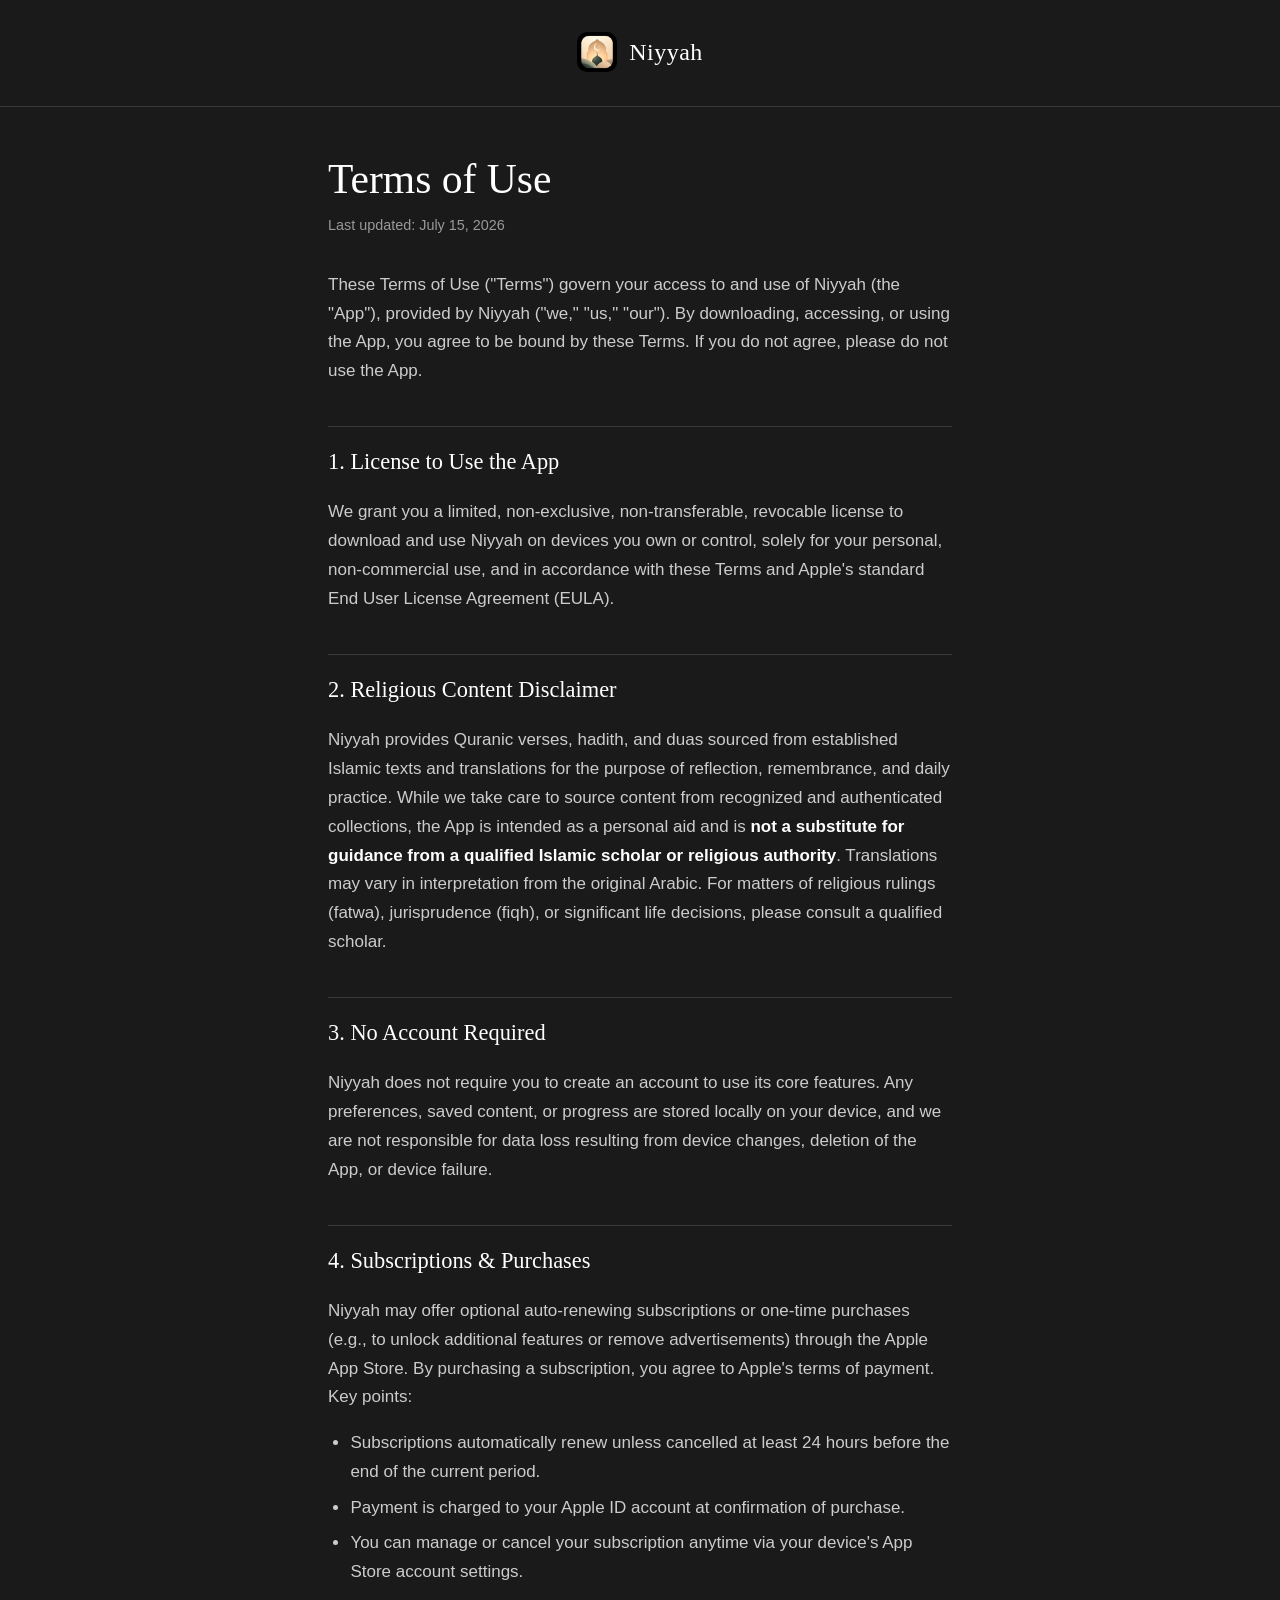
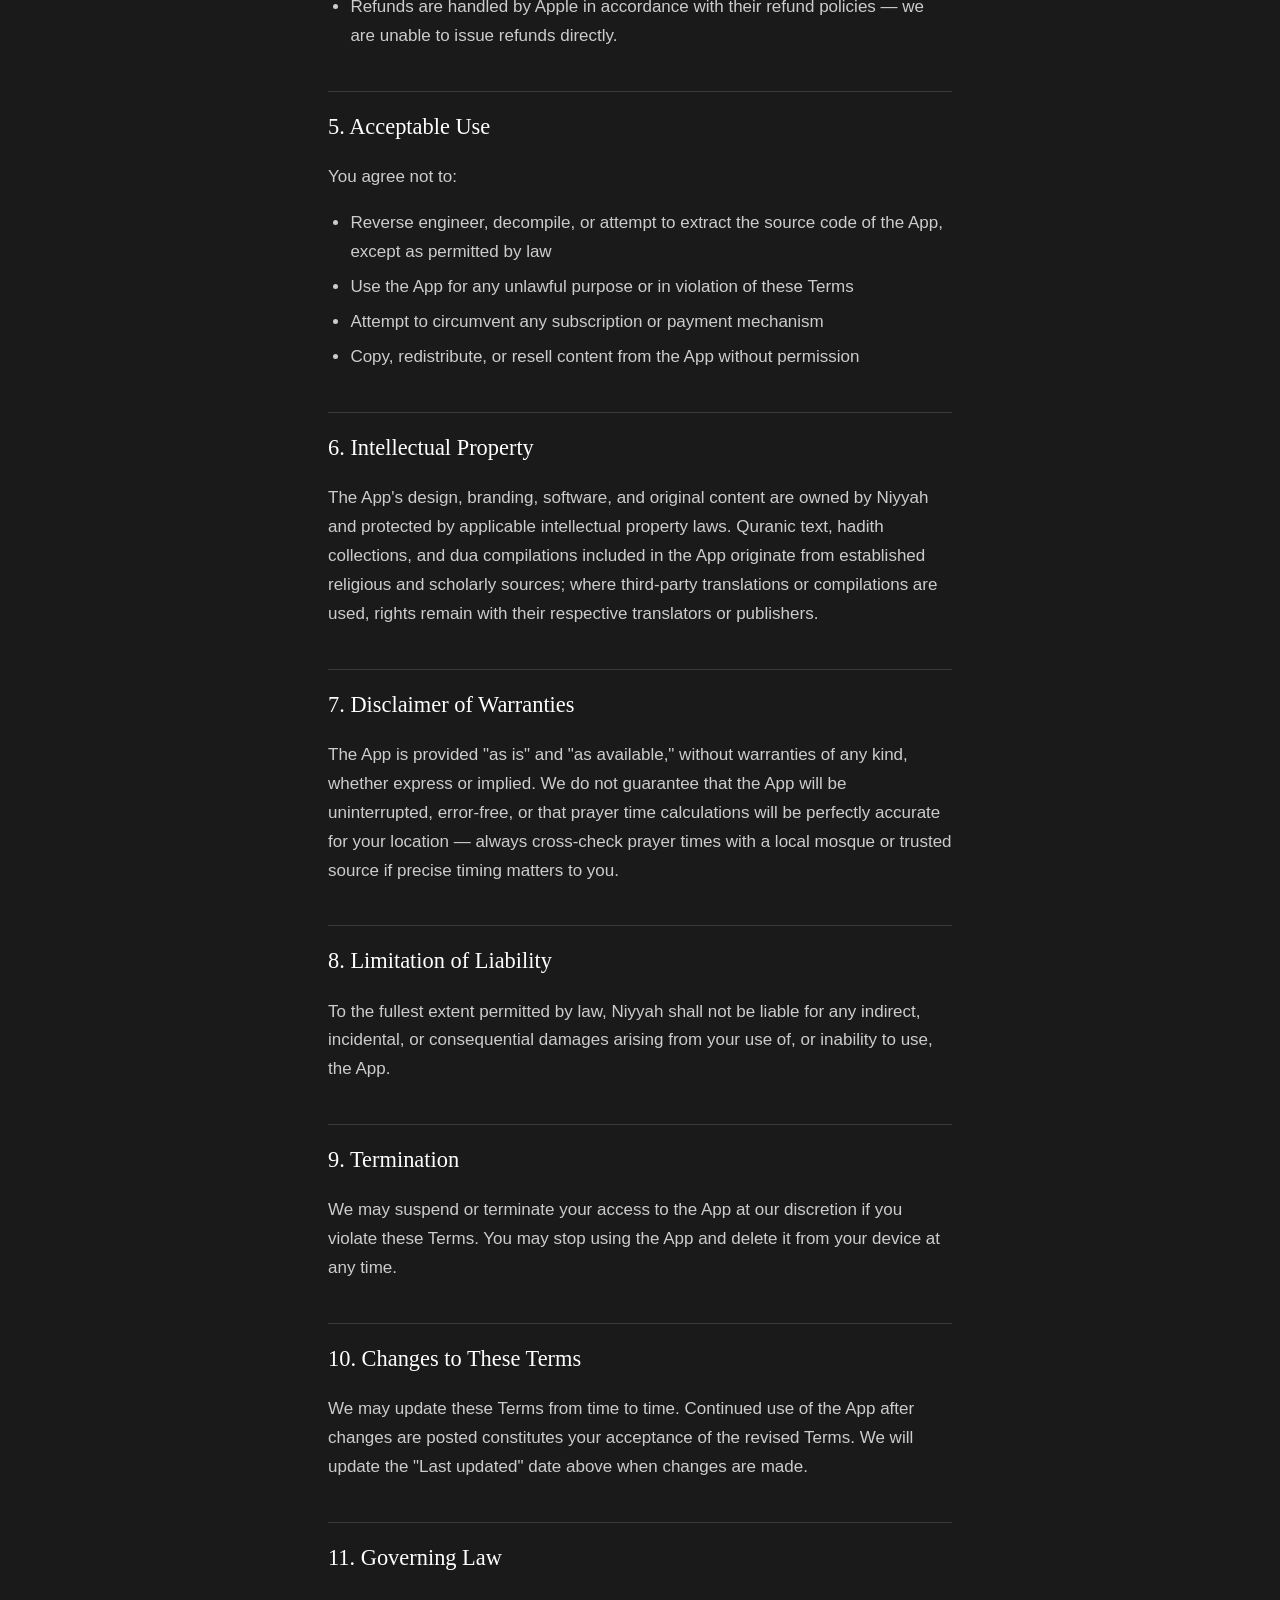
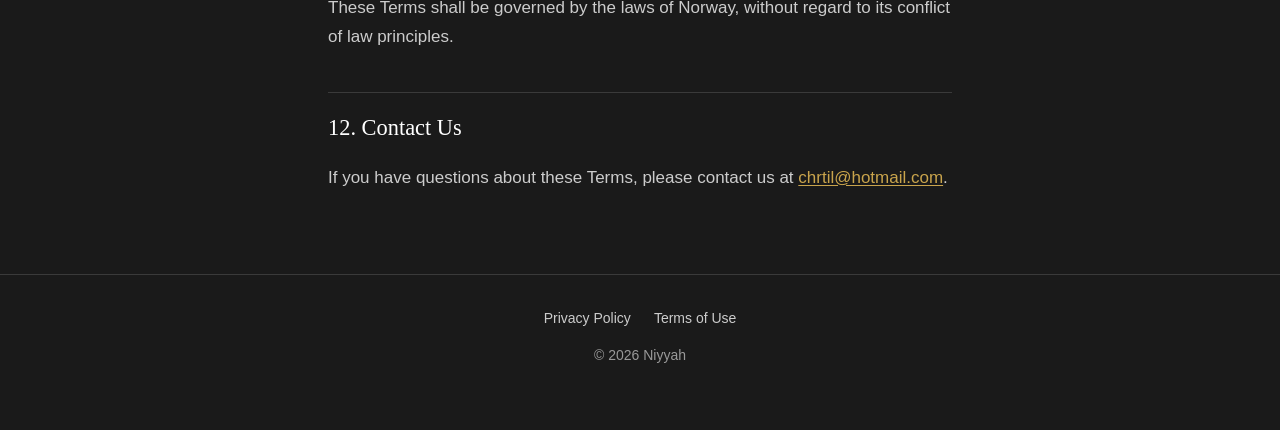
==== terms.html @ b9ddfe79 "Add Niyyah privacy policy and terms of use pages Co-Authored-By: Claude Opus 4.8 <noreply@anthropic." ====
<!DOCTYPE html>
<html lang="en">
<head>
  <meta charset="UTF-8" />
  <meta name="viewport" content="width=device-width, initial-scale=1.0" />
  <title>Terms of Use — Niyyah</title>
  <meta name="description" content="Terms of Use for the Niyyah app." />
  <link rel="icon" type="image/png" href="logo.png" />
  <link rel="stylesheet" href="styles.css" />
</head>
<body>
  <header class="site-header">
    <div class="wrap">
      <a class="brand" href="index.html">
        <img src="logo.png" alt="Niyyah logo" />
        <span class="brand-name">Niyyah</span>
      </a>
    </div>
  </header>

  <main class="wrap">
    <div class="doc-head">
      <h1>Terms of Use</h1>
      <p class="updated">Last updated: July 15, 2026</p>
    </div>

    <article class="doc">
      <p>These Terms of Use ("Terms") govern your access to and use of Niyyah (the "App"), provided by Niyyah ("we," "us," "our"). By downloading, accessing, or using the App, you agree to be bound by these Terms. If you do not agree, please do not use the App.</p>

      <h2 id="license">1. License to Use the App</h2>
      <p>We grant you a limited, non-exclusive, non-transferable, revocable license to download and use Niyyah on devices you own or control, solely for your personal, non-commercial use, and in accordance with these Terms and Apple's standard End User License Agreement (EULA).</p>

      <h2 id="religious-content">2. Religious Content Disclaimer</h2>
      <p>Niyyah provides Quranic verses, hadith, and duas sourced from established Islamic texts and translations for the purpose of reflection, remembrance, and daily practice. While we take care to source content from recognized and authenticated collections, the App is intended as a personal aid and is <strong>not a substitute for guidance from a qualified Islamic scholar or religious authority</strong>. Translations may vary in interpretation from the original Arabic. For matters of religious rulings (fatwa), jurisprudence (fiqh), or significant life decisions, please consult a qualified scholar.</p>

      <h2 id="no-account">3. No Account Required</h2>
      <p>Niyyah does not require you to create an account to use its core features. Any preferences, saved content, or progress are stored locally on your device, and we are not responsible for data loss resulting from device changes, deletion of the App, or device failure.</p>

      <h2 id="subscriptions">4. Subscriptions &amp; Purchases</h2>
      <p>Niyyah may offer optional auto-renewing subscriptions or one-time purchases (e.g., to unlock additional features or remove advertisements) through the Apple App Store. By purchasing a subscription, you agree to Apple's terms of payment. Key points:</p>
      <ul>
        <li>Subscriptions automatically renew unless cancelled at least 24 hours before the end of the current period.</li>
        <li>Payment is charged to your Apple ID account at confirmation of purchase.</li>
        <li>You can manage or cancel your subscription anytime via your device's App Store account settings.</li>
        <li>Refunds are handled by Apple in accordance with their refund policies — we are unable to issue refunds directly.</li>
      </ul>

      <h2 id="acceptable-use">5. Acceptable Use</h2>
      <p>You agree not to:</p>
      <ul>
        <li>Reverse engineer, decompile, or attempt to extract the source code of the App, except as permitted by law</li>
        <li>Use the App for any unlawful purpose or in violation of these Terms</li>
        <li>Attempt to circumvent any subscription or payment mechanism</li>
        <li>Copy, redistribute, or resell content from the App without permission</li>
      </ul>

      <h2 id="intellectual-property">6. Intellectual Property</h2>
      <p>The App's design, branding, software, and original content are owned by Niyyah and protected by applicable intellectual property laws. Quranic text, hadith collections, and dua compilations included in the App originate from established religious and scholarly sources; where third-party translations or compilations are used, rights remain with their respective translators or publishers.</p>

      <h2 id="disclaimers">7. Disclaimer of Warranties</h2>
      <p>The App is provided "as is" and "as available," without warranties of any kind, whether express or implied. We do not guarantee that the App will be uninterrupted, error-free, or that prayer time calculations will be perfectly accurate for your location — always cross-check prayer times with a local mosque or trusted source if precise timing matters to you.</p>

      <h2 id="limitation-of-liability">8. Limitation of Liability</h2>
      <p>To the fullest extent permitted by law, Niyyah shall not be liable for any indirect, incidental, or consequential damages arising from your use of, or inability to use, the App.</p>

      <h2 id="termination">9. Termination</h2>
      <p>We may suspend or terminate your access to the App at our discretion if you violate these Terms. You may stop using the App and delete it from your device at any time.</p>

      <h2 id="changes">10. Changes to These Terms</h2>
      <p>We may update these Terms from time to time. Continued use of the App after changes are posted constitutes your acceptance of the revised Terms. We will update the "Last updated" date above when changes are made.</p>

      <h2 id="governing-law">11. Governing Law</h2>
      <p>These Terms shall be governed by the laws of Norway, without regard to its conflict of law principles.</p>

      <h2 id="contact">12. Contact Us</h2>
      <p>If you have questions about these Terms, please contact us at <a href="mailto:chrtil@hotmail.com">chrtil@hotmail.com</a>.</p>
    </article>
  </main>

  <footer class="site-footer">
    <div class="wrap">
      <a href="privacy.html">Privacy Policy</a>
      <a href="terms.html">Terms of Use</a>
      <p>&copy; 2026 Niyyah</p>
    </div>
  </footer>
</body>
</html>
---- styles.css ----
:root {
  --bg: #1a1a1a;
  --fg: #ffffff;
  --fg-muted: #cccccc;
  --fg-faint: #999999;
  --surface: rgba(255, 255, 255, 0.04);
  --border: rgba(255, 255, 255, 0.14);
  --accent: #c9a44c;
  --serif: Georgia, "Times New Roman", serif;
  --sans: -apple-system, BlinkMacSystemFont, "Segoe UI", Roboto, Helvetica, Arial, sans-serif;
  --measure: 42rem;
}

* {
  box-sizing: border-box;
}

html {
  -webkit-text-size-adjust: 100%;
}

body {
  margin: 0;
  background: var(--bg);
  color: var(--fg);
  font-family: var(--sans);
  font-size: 17px;
  line-height: 1.7;
  -webkit-font-smoothing: antialiased;
  text-rendering: optimizeLegibility;
}

.wrap {
  max-width: var(--measure);
  margin: 0 auto;
  padding: 0 1.5rem;
}

/* Header */
.site-header {
  border-bottom: 1px solid var(--border);
  padding: 2rem 0 1.5rem;
  text-align: center;
}

.site-header a.brand {
  display: inline-flex;
  align-items: center;
  gap: 0.75rem;
  text-decoration: none;
  color: var(--fg);
}

.site-header img {
  width: 40px;
  height: 40px;
  border-radius: 10px;
}

.site-header .brand-name {
  font-family: var(--serif);
  font-size: 1.5rem;
  letter-spacing: 0.02em;
}

/* Document heading */
.doc-head {
  padding: 3rem 0 1rem;
}

.doc-head h1 {
  font-family: var(--serif);
  font-weight: 400;
  font-size: clamp(1.9rem, 5vw, 2.6rem);
  line-height: 1.2;
  margin: 0 0 0.5rem;
}

.doc-head .updated {
  color: var(--fg-faint);
  font-size: 0.9rem;
  margin: 0;
}

/* Body content */
.doc {
  padding-bottom: 4rem;
}

.doc h2 {
  font-family: var(--serif);
  font-weight: 400;
  font-size: 1.4rem;
  margin: 2.5rem 0 0.75rem;
  padding-top: 1rem;
  border-top: 1px solid var(--border);
}

.doc h3 {
  font-size: 1.05rem;
  font-weight: 600;
  margin: 1.75rem 0 0.5rem;
  color: var(--fg);
}

.doc p,
.doc li {
  color: var(--fg-muted);
}

.doc a {
  color: var(--accent);
  text-decoration: underline;
  text-underline-offset: 2px;
}

.doc ul,
.doc ol {
  padding-left: 1.4rem;
}

.doc li {
  margin: 0.4rem 0;
}

.doc strong {
  color: var(--fg);
  font-weight: 600;
}

/* Table of contents / quick links */
.toc {
  background: var(--surface);
  border: 1px solid var(--border);
  border-radius: 14px;
  padding: 1rem 1.25rem;
  margin: 1.5rem 0 0;
}

.toc p {
  margin: 0 0 0.5rem;
  font-size: 0.8rem;
  text-transform: uppercase;
  letter-spacing: 0.08em;
  color: var(--fg-faint);
}

.toc ul {
  list-style: none;
  margin: 0;
  padding: 0;
  columns: 2;
  column-gap: 1.5rem;
}

.toc a {
  color: var(--fg-muted);
  text-decoration: none;
  font-size: 0.95rem;
}

.toc a:hover {
  color: var(--fg);
}

/* Footer */
.site-footer {
  border-top: 1px solid var(--border);
  padding: 2rem 0 3rem;
  text-align: center;
  color: var(--fg-faint);
  font-size: 0.875rem;
}

.site-footer a {
  color: var(--fg-muted);
  text-decoration: none;
  margin: 0 0.6rem;
}

.site-footer a:hover {
  color: var(--fg);
}

@media (max-width: 480px) {
  .toc ul {
    columns: 1;
  }
}
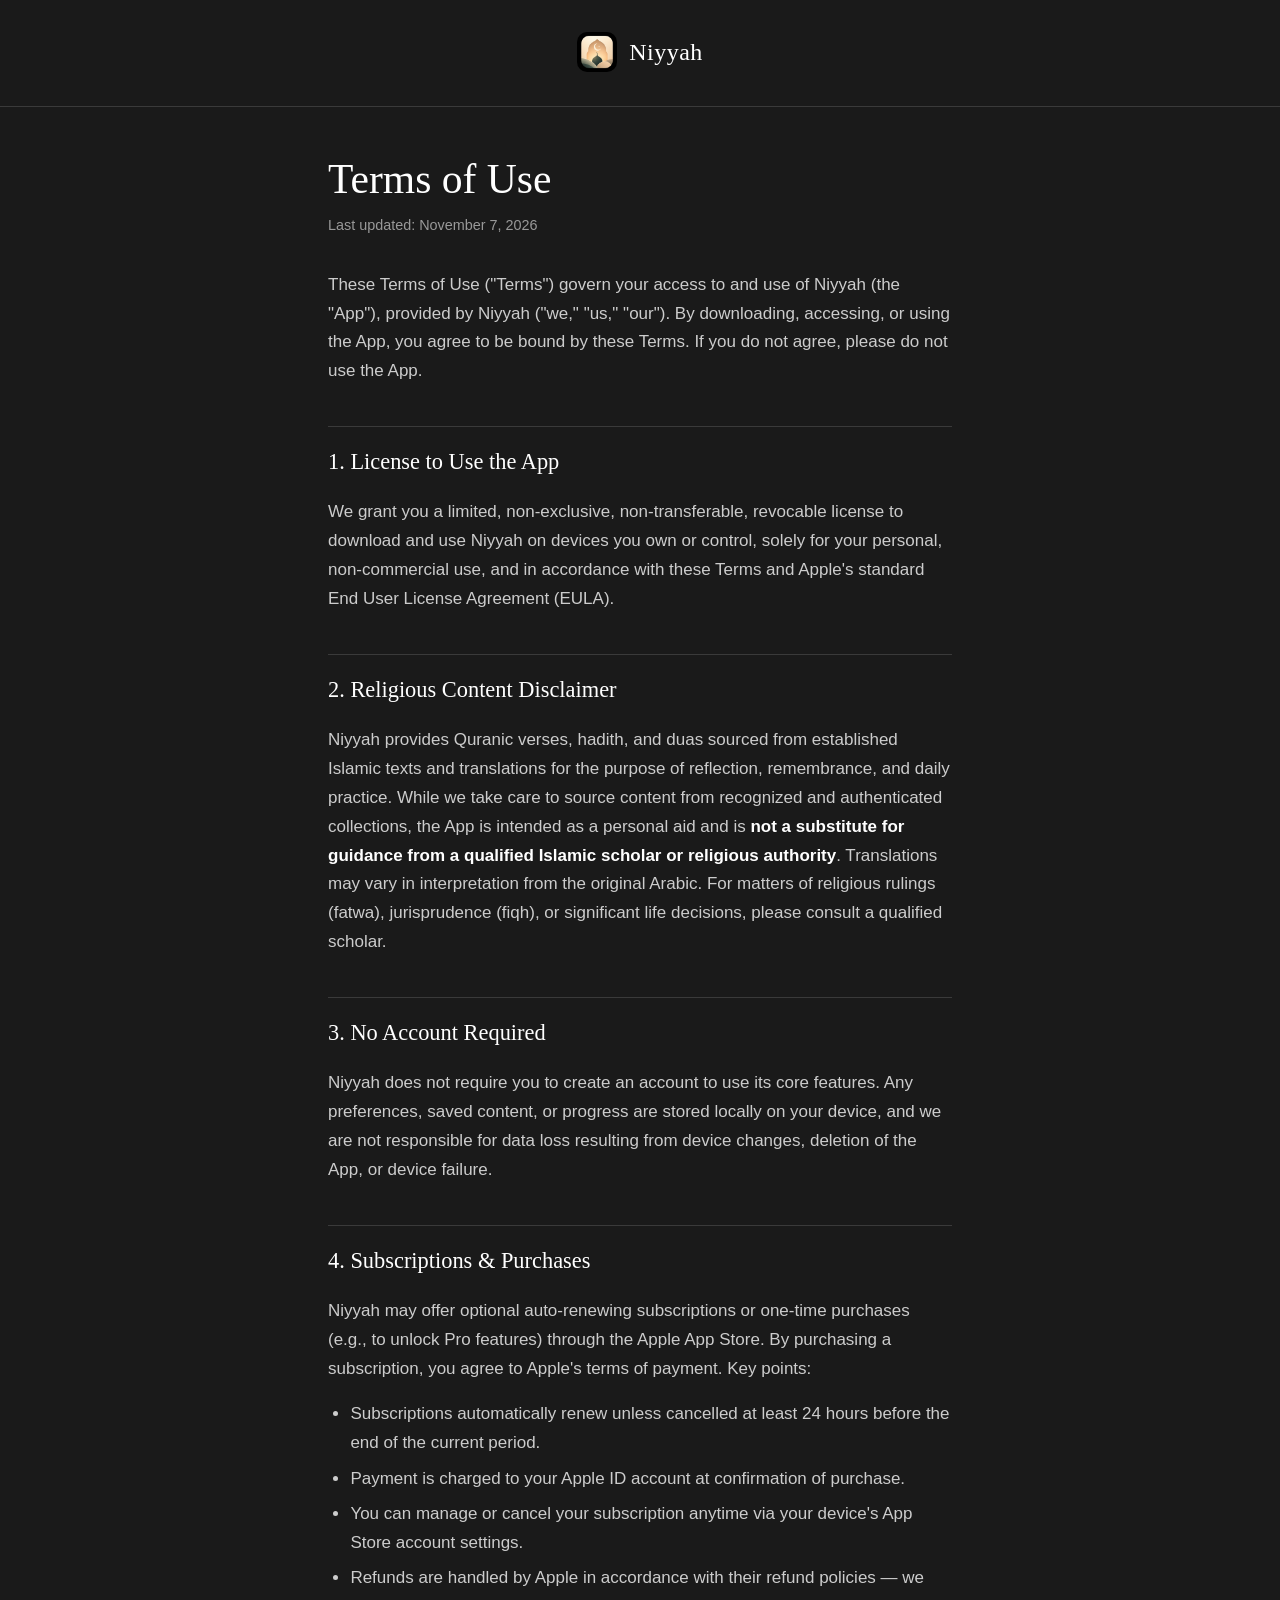
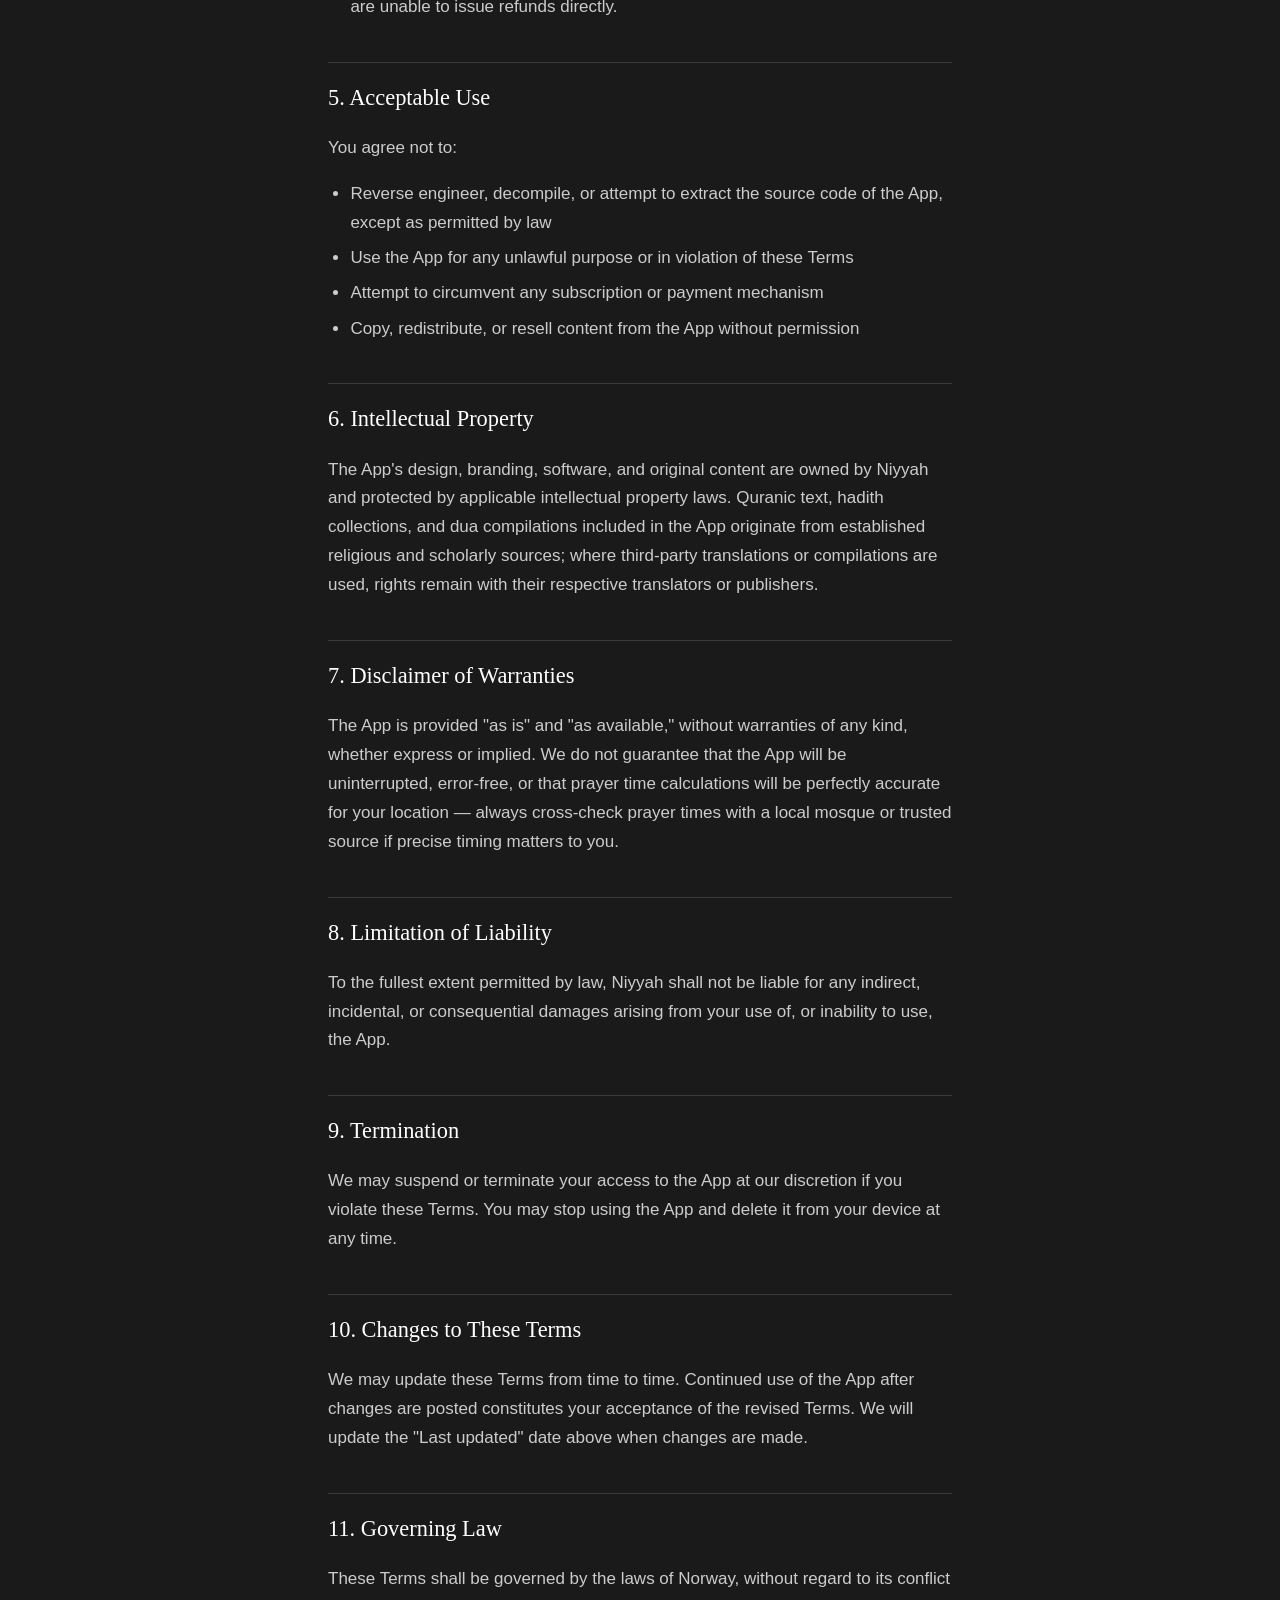
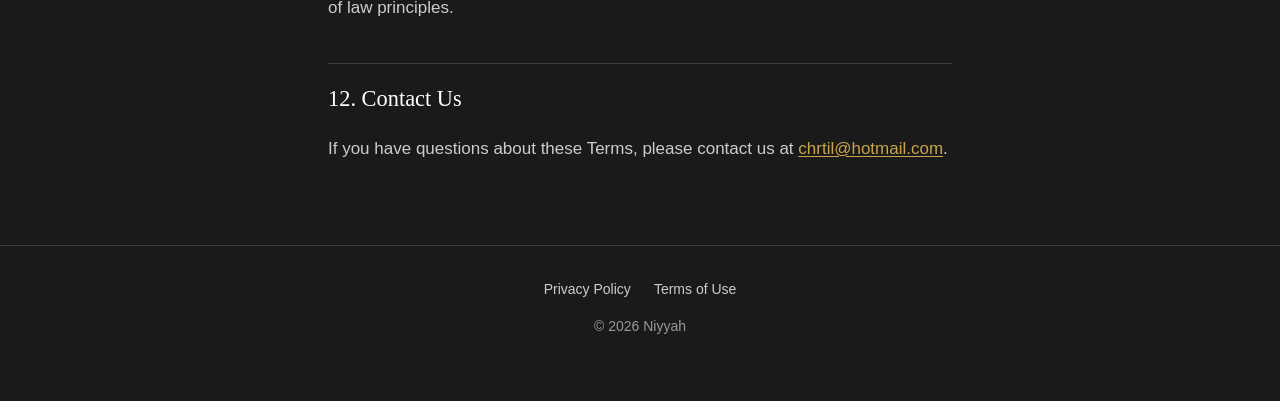
==== commit d0d7281c: "Correct Niyyah privacy policy and terms to match the shipped app Prayer times are calculated on-devi" ====
--- a/terms.html
+++ b/terms.html
@@ -21,7 +21,7 @@
   <main class="wrap">
     <div class="doc-head">
       <h1>Terms of Use</h1>
-      <p class="updated">Last updated: July 15, 2026</p>
+      <p class="updated">Last updated: November 7, 2026</p>
     </div>
 
     <article class="doc">
@@ -37,7 +37,7 @@
       <p>Niyyah does not require you to create an account to use its core features. Any preferences, saved content, or progress are stored locally on your device, and we are not responsible for data loss resulting from device changes, deletion of the App, or device failure.</p>
 
       <h2 id="subscriptions">4. Subscriptions &amp; Purchases</h2>
-      <p>Niyyah may offer optional auto-renewing subscriptions or one-time purchases (e.g., to unlock additional features or remove advertisements) through the Apple App Store. By purchasing a subscription, you agree to Apple's terms of payment. Key points:</p>
+      <p>Niyyah may offer optional auto-renewing subscriptions or one-time purchases (e.g., to unlock Pro features) through the Apple App Store. By purchasing a subscription, you agree to Apple's terms of payment. Key points:</p>
       <ul>
         <li>Subscriptions automatically renew unless cancelled at least 24 hours before the end of the current period.</li>
         <li>Payment is charged to your Apple ID account at confirmation of purchase.</li>
